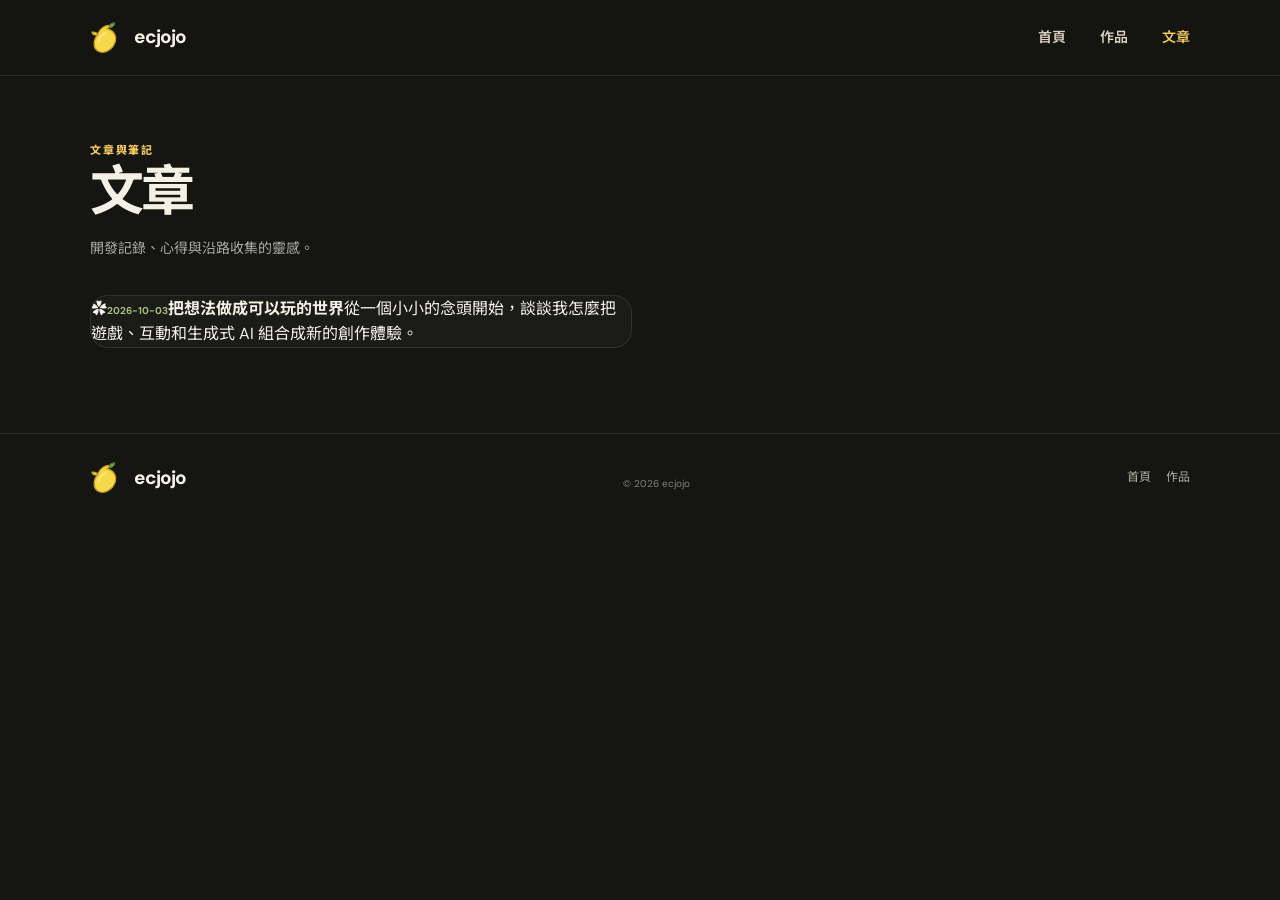
==== articles/index.html @ 9e8c514e "改版個人網站並發布文章範例" ====
<!doctype html>
<html lang="zh-Hant"><head><meta charset="utf-8"><meta name="viewport" content="width=device-width,initial-scale=1"><meta name="description" content="ecjojo 的開發文章與創作筆記。"><meta name="theme-color" content="#151612"><title>文章｜ecjojo</title><link rel="stylesheet" href="../assets/site.css"><script src="../assets/site.js" defer></script></head>
<body><header class="site-header"><div class="container header-inner"><a class="brand" href="../"><img class="brand-mark" src="../assets/lemon.svg" alt=""><span>ecjojo</span></a><nav class="desktop-nav" aria-label="主要導覽"><a href="../">首頁</a><a href="../projects/">作品</a><a aria-current="page" href="./">文章</a></nav><button class="menu-toggle" aria-expanded="false" aria-controls="mobile-nav" aria-label="開啟選單"><svg viewBox="0 0 24 24" fill="none" stroke="currentColor" stroke-width="2"><path d="M4 7h16M4 12h16M4 17h16"/></svg></button><nav id="mobile-nav" class="mobile-nav" aria-label="手機導覽"><a href="../">首頁</a><a href="../projects/">作品</a><a aria-current="page" href="./">文章</a></nav></div></header>
<main class="page-main"><section class="container page-intro reveal"><p class="eyebrow">文章與筆記</p><h1 class="section-title">文章</h1><p>開發記錄、心得與沿路收集的靈感。</p></section><div class="container articles-list" id="article-list"><a class="article-card reveal is-visible" href="/articles/a-world-you-can-play/"><span class="article-card-image"><span class="article-placeholder">✿</span></span><span class="article-card-body"><span class="article-date">2026-10-03</span><strong>把想法做成可以玩的世界</strong><span>從一個小小的念頭開始，談談我怎麼把遊戲、互動和生成式 AI 組合成新的創作體驗。</span></span></a></div></main>
<footer class="site-footer"><div class="container footer-main"><a class="brand" href="../"><img class="brand-mark" src="../assets/lemon.svg" alt=""><span>ecjojo</span></a><p class="copyright">© 2026 ecjojo</p><nav class="footer-links" aria-label="頁尾導覽"><a href="../">首頁</a><a href="../projects/">作品</a></nav></div></footer></body></html>
---- assets/site.css ----
@import url('https://fonts.googleapis.com/css2?family=DM+Sans:wght@400;500;600;700;800&family=Noto+Sans+TC:wght@400;500;600;700;800&display=swap');

:root{color-scheme:dark;--bg:#151612;--bg-soft:#1b1c17;--panel:#22231d;--cream:#f3eee2;--cream-muted:#d8d0c0;--text:#f4f0e6;--muted:#aca99d;--line:#ffffff18;--gold:#f4c95d;--green:#a9bd82;--pink:#df9c98;--max:1100px;--sans:"DM Sans","Noto Sans TC",system-ui,sans-serif}
*{box-sizing:border-box}
html{scroll-behavior:smooth;scroll-padding-top:92px}
body{margin:0;background:var(--bg);color:var(--text);font-family:var(--sans);font-size:16px;line-height:1.6;-webkit-font-smoothing:antialiased}
img,svg{max-width:100%}
img{display:block}
a{color:inherit;text-decoration:none}
a:focus-visible,button:focus-visible,input:focus-visible,textarea:focus-visible{outline:3px solid var(--gold);outline-offset:3px}
button{font:inherit}
.container{width:min(calc(100% - 40px),var(--max));margin-inline:auto}
.site-header{height:76px;position:sticky;top:0;z-index:20;background:#151612ed;border-bottom:1px solid var(--line);backdrop-filter:blur(16px)}
.header-inner{height:100%;display:flex;align-items:center;justify-content:space-between}
.brand{display:inline-flex;align-items:center;gap:10px;font-weight:800;font-size:19px;letter-spacing:-.05em}
.brand-mark{display:block;width:34px;height:34px;object-fit:contain;transform:rotate(-8deg)}
.desktop-nav{display:flex;align-items:center;gap:34px;color:var(--cream-muted);font-size:14px;font-weight:600}
.desktop-nav a{transition:color .18s}
.desktop-nav a:hover,.desktop-nav a[aria-current=page]{color:var(--gold)}
.menu-toggle{display:none;min-width:46px;min-height:46px;border:1px solid var(--line);border-radius:14px;background:transparent;color:var(--text);place-items:center}
.menu-toggle svg{width:21px;height:21px}
.mobile-nav{display:none}
.page-main{overflow:hidden}
.hero{min-height:615px;display:grid;grid-template-columns:.83fr 1.17fr;align-items:center;gap:56px;padding-block:52px 74px;position:relative}
.hero-art{position:relative;width:min(100%,370px);justify-self:center}
.hero-photo{width:100%;aspect-ratio: .84;object-fit:cover;object-position:center 39%;border-radius:48% 48% 29px 29px;border:1px solid #fff3;box-shadow:0 20px 70px #0005}
.hero-kofi{position:absolute;z-index:2;right:14px;bottom:14px;display:block;border-radius:6px;overflow:hidden;box-shadow:0 6px 20px #0005;transition:transform .2s,box-shadow .2s}
.hero-kofi img{display:block;width:auto;height:36px;max-width:none;border:0}
.hero-kofi:hover,.hero-kofi:focus-visible{transform:translateY(-3px);box-shadow:0 10px 25px #0006}
.hero-kofi:focus-visible{outline:3px solid var(--gold);outline-offset:3px}
.hero-flower{position:absolute;z-index:1;fill:none;stroke:var(--gold);stroke-width:2;stroke-linecap:round;stroke-linejoin:round}
.hero-flower-a{width:96px;top:-38px;right:-40px;transform:rotate(13deg)}
.hero-flower-b{width:70px;bottom:24px;left:-35px;stroke:var(--green);transform:rotate(-22deg)}
.hero-copy{position:relative;padding-top:5px}
.eyebrow{display:flex;align-items:center;gap:10px;margin:0;color:var(--gold);font-size:11px;font-weight:800;letter-spacing:.16em;text-transform:uppercase}
.eyebrow-flower{width:18px;height:18px;fill:var(--pink)}
.hero h1{margin:14px 0 -4px;font-size:clamp(64px,9vw,105px);font-weight:800;line-height:1;letter-spacing:-.075em}
.hero-role{font-size:clamp(21px,3vw,29px);font-weight:600;color:var(--cream);margin:14px 0 4px;letter-spacing:.01em}
.hero-location{display:inline-flex;align-items:center;gap:7px;margin:4px 0 27px;color:var(--muted);font-size:14px}
.hero-location svg{width:17px;height:17px;color:var(--pink)}
.social-icons{display:flex;align-items:center;gap:11px}
.social-icon{display:grid;place-items:center;width:47px;height:47px;border-radius:50%;border:1px solid var(--line);background:#ffffff08;color:var(--cream);transition:transform .2s,border-color .2s,color .2s,background .2s;position:relative}
.social-icon svg{width:20px;height:20px;fill:currentColor}
.social-icon .social-logo{width:23px;height:auto}
.social-icon .social-logo-blogger{width:23px;height:23px;border-radius:7px}
.social-icon .social-logo-patreon{width:28px;height:28px;border-radius:50%;object-fit:cover}
.social-icon:hover{transform:translateY(-3px);border-color:var(--gold);color:var(--gold);background:#f4c95d10}
.social-icon::after{content:attr(data-label);position:absolute;top:calc(100% + 8px);left:50%;translate:-50% -3px;padding:4px 8px;border-radius:6px;background:var(--cream);color:#222;font-size:11px;font-weight:700;white-space:nowrap;opacity:0;pointer-events:none;transition:.18s}
.social-icon:hover::after,.social-icon:focus-visible::after{opacity:1;translate:-50% 0}
.hero-note{font-size:13px;color:var(--muted);margin:22px 0 0}
.flower-divider{display:flex;align-items:center;justify-content:center;gap:13px;color:var(--green);padding:8px 0}
.flower-divider::before,.flower-divider::after{content:"";height:1px;width:min(14vw,145px);background:linear-gradient(90deg,transparent,#a9bd824d)}
.flower-divider::after{transform:rotate(180deg)}
.flower-divider svg{width:27px;height:27px;fill:none;stroke:currentColor;stroke-width:1.7;stroke-linecap:round;stroke-linejoin:round}
.section{padding-block:68px}
.section-head{display:flex;align-items:end;justify-content:space-between;gap:20px;margin-bottom:27px}
.section-kicker{margin:0 0 5px;color:var(--gold);font-size:10px;font-weight:800;letter-spacing:.17em}
.section-title{margin:0;font-size:clamp(28px,5vw,40px);line-height:1.2;letter-spacing:-.055em}
.section-subtitle{margin:0;color:var(--muted);font-size:13px}
.featured{padding:0 0 65px}
.omni-card{min-height:365px;display:grid;grid-template-columns:1fr .9fr;gap:26px;align-items:center;position:relative;isolation:isolate;overflow:hidden;border:1px solid #ffffff18;border-radius:30px;background:#202020;color:var(--cream);padding:clamp(28px,5vw,58px);box-shadow:0 25px 65px #0004}
.omni-card::before{content:"";position:absolute;z-index:-1;width:380px;height:380px;border-radius:50%;right:30%;top:-230px;background:radial-gradient(circle,#ffffff12 0%,#ffffff00 70%)}
.omni-card::after{content:"";position:absolute;z-index:-1;right:-70px;bottom:-120px;width:300px;height:300px;border-radius:50%;background:#ffffff08}
.omni-copy{max-width:460px}
.omni-copy>.eyebrow{color:#d4d4d4}
.omni-kicker{display:flex;align-items:center;gap:9px;color:#d4d4d4;font-size:11px;font-weight:800;letter-spacing:.13em}
.omni-kicker svg{width:23px;height:23px;stroke:currentColor;fill:none;stroke-width:1.8}
.omni-title{margin:13px 0 3px;font-size:clamp(36px,5vw,57px);line-height:1.12;letter-spacing:-.065em}
.omni-lead{font-size:18px;font-weight:700;margin:11px 0 23px;color:#e4e4e4}
.omni-description{color:#c8c8c8}
.button-primary{display:inline-flex;align-items:center;justify-content:center;gap:12px;min-height:50px;padding:0 20px;border-radius:999px;background:#f4c95d;color:#29271f;font-size:14px;font-weight:700;transition:transform .2s,background .2s,box-shadow .2s}
.button-primary svg{width:17px;height:17px}
.button-primary:hover{transform:translateY(-2px);background:#ffda78;color:#29271f;box-shadow:0 8px 24px #f4c95d30}
.story-preview{justify-self:end;width:min(100%,390px);position:relative;transform:rotate(2deg)}
.story-preview img{display:block;width:100%;height:auto;border:1px solid #ffffff80;border-radius:17px;box-shadow:0 18px 42px #443b2826}
.story-window{overflow:hidden;border:1px solid #342d2340;border-radius:17px;background:#fbf8ef;box-shadow:0 18px 42px #443b2826}
.story-top{height:34px;display:flex;align-items:center;gap:5px;padding:0 12px;background:#ece8dc;border-bottom:1px solid #d5cebd}
.story-top i{width:7px;height:7px;border-radius:50%;background:#b9b2a1}
.story-top span{margin-left:auto;color:#777365;font-size:9px}
.story-content{padding:21px 20px 18px}
.story-label{font-size:9px;font-weight:800;letter-spacing:.12em;color:#a28b4c}
.story-content h3{font-family:Georgia,serif;font-size:19px;line-height:1.35;color:#353328;margin:8px 0}
.story-content p{font-family:Georgia,serif;color:#696454;font-size:11px;line-height:1.8;margin:0 0 13px}
.story-choices{display:grid;gap:7px}
.story-choice{padding:8px 10px;border:1px solid #d7d1c2;border-radius:8px;color:#544f42;font-size:10px}
.story-choice:first-child{background:#e9eddd;border-color:#c4cfaa}
.preview-label{position:absolute;right:3px;bottom:-23px;color:#8e897b;font-size:10px;letter-spacing:.08em}
.omni-card .preview-label{color:#b8b8b8}
.story-sprig{position:absolute;width:63px;right:-28px;top:-30px;stroke:#738960;fill:none;stroke-width:2}
.about-grid{display:grid;grid-template-columns:.9fr 1.1fr;gap:44px;align-items:start}
.about-copy{max-width:420px}
.about-copy p{font-size:16px;line-height:1.9;color:var(--cream-muted);margin:0}
.about-copy strong{color:var(--cream)}
.skill-groups{display:grid;gap:20px}
.skill-group-title{display:flex;align-items:center;gap:9px;margin:0 0 10px;color:#c7c3b7;font-size:12px;font-weight:700}
.skill-group-title svg{width:18px;height:18px;color:var(--gold);stroke:currentColor;fill:none;stroke-width:1.7}
.chips{display:flex;flex-wrap:wrap;gap:8px}
.chip{border:1px solid #ffffff20;border-radius:999px;padding:7px 12px;background:#ffffff07;color:var(--cream-muted);font-size:12px;font-weight:600}
.timeline{position:relative;display:grid;grid-template-columns:repeat(3,1fr);gap:20px;margin-top:34px}
.timeline::before{content:"";position:absolute;left:7%;right:7%;top:19px;height:1px;background:linear-gradient(90deg,#f4c95d88,#a9bd8277,#df9c9888)}
.timeline-item{position:relative;padding-top:48px}
.timeline-dot{position:absolute;top:10px;left:0;width:19px;height:19px;border:5px solid var(--bg);border-radius:50%;background:var(--gold);box-shadow:0 0 0 1px #f4c95d77}
.timeline-item:nth-child(2) .timeline-dot{background:var(--green);box-shadow:0 0 0 1px #a9bd8277}
.timeline-item:nth-child(3) .timeline-dot{background:var(--pink);box-shadow:0 0 0 1px #df9c9877}
.timeline-title{font-size:16px;font-weight:700;margin:0 0 6px}
.timeline-desc{color:var(--muted);font-size:12px;margin:0 0 13px}
.company-marks{display:flex;flex-wrap:wrap;gap:7px}
.company-mark{display:inline-flex;align-items:center;gap:6px;min-height:31px;padding:5px 9px;border:1px solid var(--line);border-radius:9px;color:#ddd8ca;background:#ffffff05;font-size:10px;font-weight:700}
.company-logo{justify-content:center;width:112px;height:48px;padding:5px 8px;background:#fff;border-color:#ffffff30}
.company-logo img{display:block;max-width:100%;max-height:100%;object-fit:contain}
.company-logo-moshi img{width:100%;height:100%;max-width:none;max-height:none;object-fit:cover}
.company-logo:nth-child(3){width:58px}
.company-logo:nth-child(4){width:58px;padding:3px;border:0;background:#293024}
.company-logo:nth-child(5){width:58px;padding:3px}
.company-mark svg{width:14px;height:14px;stroke:var(--gold);fill:none;stroke-width:1.8}
.games-grid{display:grid;grid-template-columns:repeat(3,minmax(0,1fr));gap:17px}
.game-card{min-width:0}
.game-art{display:block;overflow:hidden;position:relative;aspect-ratio:1.34;border-radius:20px;background:#25271e;border:1px solid #ffffff18}
.game-art img{width:100%;height:100%;object-fit:cover;transition:transform .35s}
.game-card:hover .game-art img{transform:scale(1.025)}
.game-meta{padding:12px 2px 0}
.game-meta h3{font-size:17px;margin:0 0 2px}
.game-meta p{font-size:12px;color:var(--muted);margin:0}
.text-link{display:inline-flex;align-items:center;gap:10px;color:var(--gold);font-size:13px;font-weight:700}
.text-link svg{width:16px;height:16px;transition:transform .2s}
.text-link:hover svg{transform:translateX(4px)}
.games-cta{display:flex;justify-content:center;margin-top:27px}
.outbound-section{padding-top:56px;padding-bottom:80px}
.outbound-grid{display:grid;grid-template-columns:repeat(3,minmax(0,1fr));gap:14px}
.outbound-card{min-height:130px;display:grid;grid-template-columns:40px 1fr 18px;align-items:center;gap:13px;padding:20px;border:1px solid var(--line);border-radius:18px;background:#ffffff06;transition:transform .2s,border-color .2s,background .2s}
.outbound-card:hover{transform:translateY(-3px);border-color:#f4c95d66;background:#ffffff0b}
.outbound-icon{display:grid;place-items:center;width:40px;height:40px;border-radius:13px;background:#f4c95d17;color:var(--gold)}
.outbound-icon svg{width:21px;height:21px;stroke:currentColor;fill:none;stroke-width:1.7}
.outbound-copy strong{display:block;font-size:15px}
.outbound-copy span{display:block;color:var(--muted);font-size:11px;margin-top:3px}
.outbound-arrow{color:#858577}
.site-footer{border-top:1px solid var(--line);padding:27px 0 24px}
.footer-main{display:flex;align-items:center;justify-content:space-between;gap:20px}
.footer-brand{display:flex;align-items:center;gap:9px;font-size:15px;font-weight:800}
.footer-brand svg{width:22px;height:22px;stroke:var(--green);fill:none;stroke-width:1.7}
.footer-links{display:flex;flex-wrap:wrap;gap:15px;color:var(--muted);font-size:12px}
.footer-links a:hover{color:var(--gold)}
.copyright{font-size:10px;color:#828277;text-align:right;margin:13px 0 0}

/* Inner pages */
.page-intro{padding:66px 0 35px}
.page-intro .section-title{font-size:clamp(36px,6vw,54px)}
.page-intro p:last-child{max-width:650px;color:var(--muted);font-size:14px;margin:13px 0 0}
.projects-years{display:grid;gap:56px;padding-bottom:80px}
.projects-gallery{display:grid;grid-template-columns:repeat(3,minmax(0,1fr));gap:22px 17px;padding-bottom:80px}
.year-group h2{display:flex;align-items:center;gap:13px;margin:0 0 17px;font-size:25px;letter-spacing:-.04em}
.year-group h2::after{content:"";height:1px;flex:1;background:var(--line)}
.project-grid{display:block}
.is-masonry{--masonry-columns:3;--masonry-gap:17px;position:relative}
.is-masonry>.project-card{position:absolute;top:0;left:0;display:block;width:calc((100% - 34px)/3);min-width:0;margin:0}
.project-image{display:block;overflow:hidden;border-radius:18px;background:#24251e;border:1px solid var(--line);position:relative}
.project-image img{display:block;width:100%;height:auto;object-fit:contain;transition:transform .35s}
.project-card:hover .project-image img{transform:scale(1.04)}
.project-info{display:flex;align-items:start;justify-content:space-between;gap:12px;padding:10px 1px}
.project-info h3{font-size:15px;margin:0}
.project-info p{font-size:11px;color:var(--muted);margin:2px 0 0}
.project-info>span{display:flex;flex-direction:column;min-width:0}
.project-info strong{font-size:15px;line-height:1.4;margin:3px 0}
.project-info>span>span:last-child{font-size:11px;line-height:1.5;color:var(--muted);overflow-wrap:anywhere}
.project-kind{font-size:10px;color:var(--green)}
.art-arrow{position:absolute;right:10px;bottom:10px;display:grid;place-items:center;width:31px;height:31px;border-radius:50%;background:#151612cc;color:var(--text);font-size:16px;backdrop-filter:blur(8px)}
.project-info>a{color:var(--gold);font-size:17px;padding:0 3px}
.articles-list{display:grid;grid-template-columns:repeat(2,minmax(0,1fr));gap:16px;padding:0 0 85px}
.article-card{overflow:hidden;background:#ffffff07;border:1px solid var(--line);border-radius:18px;transition:transform .2s,border-color .2s}
.article-card:hover{transform:translateY(-3px);border-color:#f4c95d66}
.article-cover{display:block;aspect-ratio:1.8;background:var(--panel);overflow:hidden}
.article-cover img{width:100%;height:100%;object-fit:cover}
.article-copy{padding:17px}
.article-date{font-size:10px;color:var(--green);font-weight:700}
.article-copy h2{font-size:19px;line-height:1.45;margin:6px 0}
.article-copy p{font-size:12px;line-height:1.7;color:var(--muted);margin:0}
.tag-list{display:flex;flex-wrap:wrap;gap:6px;margin-top:12px}
.tag-list span{border-radius:99px;background:#f4c95d16;color:#ddc67e;padding:3px 8px;font-size:10px}
.empty-state{padding:50px 22px;border:1px dashed #ffffff2c;border-radius:18px;text-align:center;color:var(--muted);margin-bottom:80px}
.empty-state svg{width:34px;height:34px;stroke:var(--green);fill:none;stroke-width:1.5;margin:0 auto 10px}
.empty-state h2{margin:0 0 5px;color:var(--cream);font-size:18px}
.empty-state p{margin:0;font-size:12px}
.article-page{max-width:760px;margin:0 auto;padding:57px 0 90px}
.article-header h1{font-size:clamp(34px,6vw,58px);line-height:1.25;letter-spacing:-.055em;margin:10px 0 15px}
.article-byline{display:flex;flex-wrap:wrap;gap:9px;color:var(--muted);font-size:12px}
.article-page-cover{width:100%;max-height:460px;object-fit:cover;border-radius:20px;margin:28px 0}
.prose{color:#e8e1d3;font-size:17px;line-height:1.95;overflow-wrap:anywhere}
.prose h2,.prose h3{color:var(--cream);line-height:1.4;letter-spacing:-.035em;margin:1.9em 0 .65em}
.prose h2{font-size:27px}.prose h3{font-size:21px}
.prose p{margin:0 0 1.15em}
.prose a{color:var(--gold);text-decoration:underline;text-underline-offset:3px}
.prose blockquote{border-left:3px solid var(--gold);margin:1.4em 0;padding:.2em 0 .2em 1em;color:#c9c1af}
.prose ul,.prose ol{padding-left:1.4em;margin:0 0 1.2em}
.prose li{padding-left:.25em;margin:.3em 0}
.prose code{background:#ffffff13;border-radius:5px;padding:.15em .35em;font-size:.87em}
.prose pre{overflow:auto;padding:17px;border:1px solid var(--line);border-radius:12px;background:#0f100e;font-size:13px}
.prose pre code{padding:0;background:none}
.prose img{max-width:100%;height:auto;border-radius:12px}
.article-nav{display:flex;justify-content:space-between;border-top:1px solid var(--line);padding-top:19px;margin-top:45px;font-size:13px;color:var(--gold)}

@media(max-width:760px){
 .container{width:min(calc(100% - 36px),var(--max))}
 .site-header{height:68px}
 .menu-toggle{display:grid}
 .desktop-nav{display:none}
 .mobile-nav{position:absolute;display:grid;gap:4px;top:68px;left:0;right:0;padding:9px 18px 15px;background:#151612f7;border-bottom:1px solid var(--line);opacity:0;visibility:hidden;transform:translateY(-6px);transition:opacity .18s,transform .18s,visibility .18s}
 .mobile-nav.is-open{opacity:1;visibility:visible;transform:translateY(0)}
 .mobile-nav a{display:flex;align-items:center;min-height:48px;padding:0 12px;border-radius:11px;color:var(--cream-muted);font-size:14px;font-weight:600}
 .mobile-nav a:hover,.mobile-nav a[aria-current=page]{background:#ffffff0b;color:var(--gold)}
 .hero{min-height:auto;grid-template-columns:1fr;gap:26px;padding-block:37px 43px;text-align:center}
 .hero-art{width:min(68vw,300px)}
 .hero-photo{aspect-ratio:.88;border-radius:46% 46% 23px 23px}
 .hero-kofi{right:10px;bottom:10px}
 .hero-flower-a{width:70px;right:-24px;top:-23px}
 .hero-flower-b{width:54px;left:-21px;bottom:12px}
 .hero-copy{padding:0}
 .eyebrow,.social-icons{justify-content:center}
 .hero h1{font-size:clamp(58px,17vw,83px);margin-top:10px}
 .hero-role{font-size:22px;margin-top:10px}
 .hero-location{margin:5px 0 18px}
 .social-icon{width:46px;height:46px}
 .hero-note{margin-top:15px;font-size:12px}
 .section{padding-block:48px}
 .section-head{align-items:center;margin-bottom:19px}
 .section-subtitle{max-width:150px;text-align:right;font-size:11px}
 .featured{padding-bottom:42px}
 .omni-card{grid-template-columns:1fr;gap:25px;border-radius:23px;padding:27px 22px}
 .omni-title{font-size:40px}
 .omni-lead{font-size:16px;margin:9px 0 18px}
 .story-preview{width:min(100%,360px);justify-self:center}
 .story-content{padding:17px}
 .story-content h3{font-size:17px}
 .about-grid{grid-template-columns:1fr;gap:26px}
 .about-copy p{font-size:15px}
 .skill-groups{gap:16px}
 .timeline{grid-template-columns:1fr;gap:0;margin:24px 0 0 7px;padding-left:26px}
 .timeline::before{left:8px;right:auto;top:11px;bottom:12px;width:1px;height:auto;background:linear-gradient(180deg,#f4c95d88,#a9bd8277,#df9c9888)}
 .timeline-item{padding:0 0 25px 17px}
 .timeline-item:last-child{padding-bottom:0}
 .timeline-dot{left:-26px;top:2px;width:18px;height:18px}
 .timeline-title{font-size:15px}
 .timeline-desc{font-size:12px}
 .games-grid{grid-template-columns:1fr;gap:21px}
 .game-art{aspect-ratio:1.56;border-radius:17px}
 .game-meta{display:flex;justify-content:space-between;align-items:baseline;gap:12px;padding-top:8px}
 .game-meta h3{font-size:16px}
 .game-meta p{text-align:right}
 .outbound-section{padding-block:39px 56px}
 .outbound-grid{grid-template-columns:1fr;gap:9px}
 .outbound-card{min-height:76px;padding:12px 15px;grid-template-columns:40px 1fr 18px}
 .footer-main{align-items:flex-start;flex-direction:column;gap:14px}
 .footer-links{gap:13px}
 .copyright{text-align:left}
 .page-intro{padding:45px 0 27px}
 .projects-years{gap:40px;padding-bottom:55px}
 .projects-gallery{grid-template-columns:1fr;gap:14px;padding-bottom:55px}
 .is-masonry{--masonry-columns:2;--masonry-gap:12px}
 .project-card{display:grid;grid-template-columns:112px 1fr;align-items:center;gap:13px}
 .is-masonry>.project-card{display:block;grid-template-columns:none;gap:0;width:calc((100% - 12px)/2)}
 .project-image{border-radius:13px}
 .project-info{padding:5px 0}
 .articles-list{grid-template-columns:1fr;padding-bottom:55px}
 .article-page{padding:39px 0 62px}
 .prose{font-size:16px;line-height:1.9}
}
@media(min-width:761px) and (max-width:980px){.hero{gap:32px}.hero-art{width:min(100%,320px)}.timeline{gap:13px}.company-mark{font-size:9px;padding-inline:7px}.omni-card{padding:35px}.story-preview{width:100%}}
@media(prefers-reduced-motion:reduce){html{scroll-behavior:auto}*,*::before,*::after{animation-duration:.01ms!important;animation-iteration-count:1!important;transition-duration:.01ms!important}}

/* Showreel motion: CSS and the native IntersectionObserver keep the bundle lean. */
@keyframes hero-rise{from{opacity:0;transform:translate3d(0,32px,0)}to{opacity:1;transform:translate3d(0,0,0)}}
@keyframes portrait-arrive{from{opacity:0;clip-path:inset(12% 8% 0 round 48% 48% 28px 28px);transform:translateY(28px) scale(.97)}to{opacity:1;clip-path:inset(0 0 0 round 48% 48% 28px 28px);transform:none}}
@keyframes flower-drift{0%,100%{translate:0 0;rotate:0deg}50%{translate:0 -11px;rotate:7deg}}
@keyframes halo-pulse{0%,100%{opacity:.26;scale:.94}50%{opacity:.48;scale:1.05}}
@keyframes track-in{from{transform:scaleX(0);transform-origin:left}to{transform:scaleX(1);transform-origin:left}}
@keyframes marquee-glint{0%{background-position:140% 0}100%{background-position:-60% 0}}
.hero-art{animation:hero-rise .85s cubic-bezier(.2,.75,.25,1) both}
.hero-photo{animation:portrait-arrive 1s .08s cubic-bezier(.2,.75,.25,1) both}
.hero-copy{animation:hero-rise .75s .18s cubic-bezier(.2,.75,.25,1) both}
.hero-flower-a{animation:flower-drift 5.8s ease-in-out infinite}
.hero-flower-b{animation:flower-drift 6.4s .8s ease-in-out infinite reverse}
.hero h1{background:linear-gradient(105deg,var(--text) 0%,#f4c95d 43%,#f1d9a2 54%,var(--text) 70%);background-size:220% 100%;background-clip:text;-webkit-background-clip:text;color:transparent;animation:marquee-glint 5s 1.2s ease-in-out 1}
.omni-card{transform-style:preserve-3d}
.omni-card::before{animation:halo-pulse 8s ease-in-out infinite}
.story-preview,.game-art,.project-image{transform:perspective(900px) rotateX(var(--tilt-x,0deg)) rotateY(var(--tilt-y,0deg));transition:transform .28s cubic-bezier(.2,.7,.2,1),box-shadow .28s;will-change:transform}
.story-preview:hover,.game-card:hover .game-art,.project-card:hover .project-image{box-shadow:0 25px 65px #0006}
.story-preview::after,.game-art::after,.project-image::after{content:"";position:absolute;inset:0;pointer-events:none;background:radial-gradient(circle at var(--shine-x,50%) 15%,#fff3,transparent 34%);opacity:0;transition:opacity .25s}
.story-preview:hover::after,.game-card:hover .game-art::after,.project-card:hover .project-image::after{opacity:1}
.reveal{transition:opacity .65s cubic-bezier(.2,.7,.2,1) var(--reveal-delay,0ms),transform .65s cubic-bezier(.2,.7,.2,1) var(--reveal-delay,0ms)}
.has-motion .reveal{opacity:0;transform:translateY(22px)}
.has-motion .reveal.is-visible{opacity:1;transform:translateY(0)}
.timeline::before{animation:track-in 1.1s .35s cubic-bezier(.2,.7,.2,1) both}
.timeline-dot{transition:transform .25s,box-shadow .25s}
.timeline-item:hover .timeline-dot{transform:scale(1.2);box-shadow:0 0 0 6px #f4c95d18,0 0 24px #f4c95d55}
.game-card{transition:transform .3s cubic-bezier(.2,.7,.2,1)}
.game-card:hover{transform:translateY(-5px)}
.game-art,.project-image{position:relative;overflow:hidden}
.game-art img,.project-image img,.story-preview img{transition:transform .65s cubic-bezier(.2,.7,.2,1)}
.game-card:hover .game-art img,.project-card:hover .project-image img,.story-preview:hover img{transform:scale(1.045)}
.art-arrow{transition:transform .25s,background .25s}
.game-card:hover .art-arrow,.project-card:hover .art-arrow{transform:translate(2px,-2px);background:var(--gold);color:var(--bg)}
.outbound-card:hover .outbound-icon{transform:rotate(-8deg) scale(1.08);transition:transform .25s}
.site-footer{animation:hero-rise .7s both}
.about-copy p+p{margin-top:14px}
@media(prefers-reduced-motion:reduce){.hero-art,.hero-photo,.hero-copy,.hero-flower-a,.hero-flower-b,.hero h1,.omni-card::before,.timeline::before,.site-footer{animation:none!important}.has-motion .reveal{opacity:1;transform:none}}
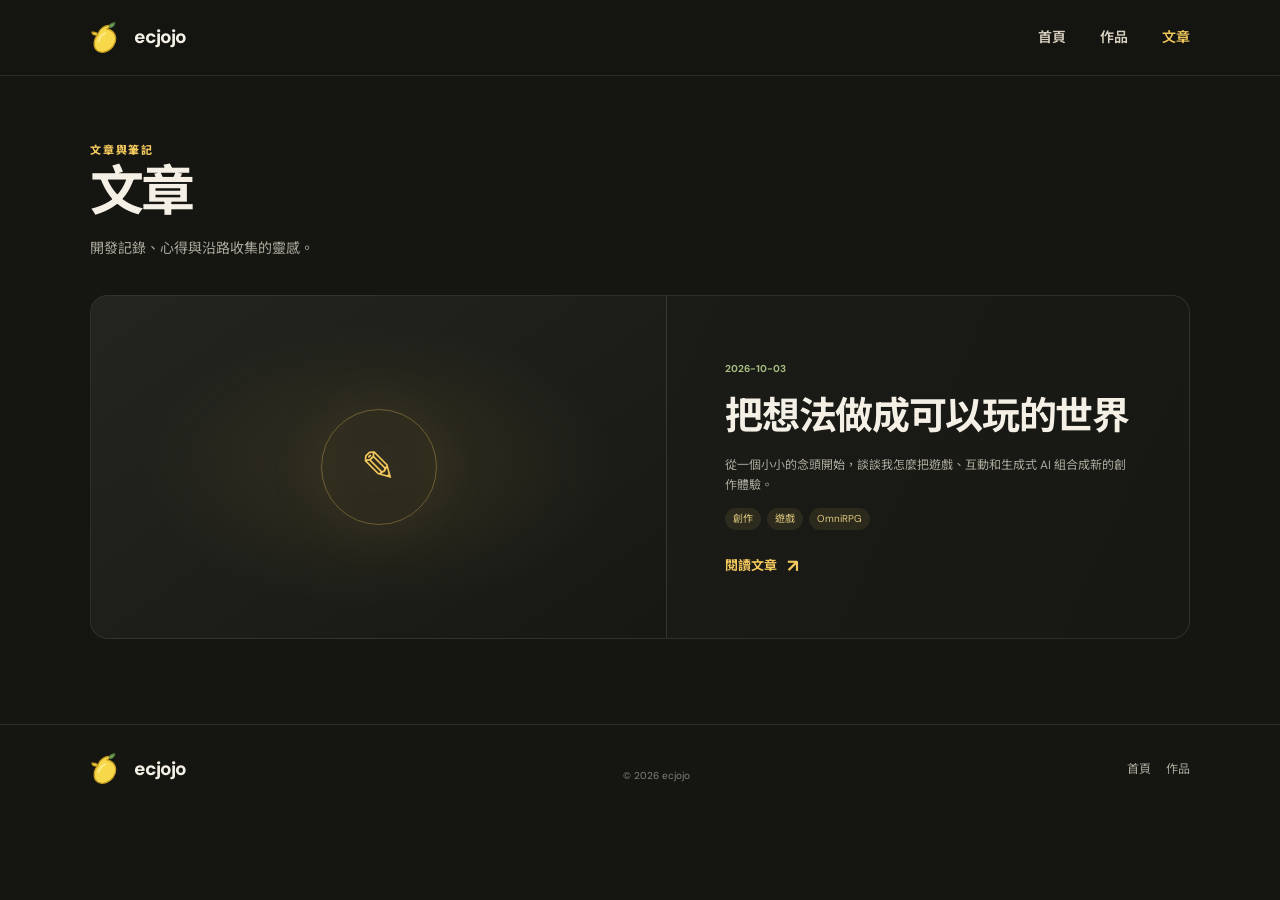
==== commit 7d713bb2: "重做文章列表卡片版面" ====
--- a/articles/index.html
+++ b/articles/index.html
@@ -1,5 +1,5 @@
 <!doctype html>
 <html lang="zh-Hant"><head><meta charset="utf-8"><meta name="viewport" content="width=device-width,initial-scale=1"><meta name="description" content="ecjojo 的開發文章與創作筆記。"><meta name="theme-color" content="#151612"><title>文章｜ecjojo</title><link rel="stylesheet" href="../assets/site.css"><script src="../assets/site.js" defer></script></head>
 <body><header class="site-header"><div class="container header-inner"><a class="brand" href="../"><img class="brand-mark" src="../assets/lemon.svg" alt=""><span>ecjojo</span></a><nav class="desktop-nav" aria-label="主要導覽"><a href="../">首頁</a><a href="../projects/">作品</a><a aria-current="page" href="./">文章</a></nav><button class="menu-toggle" aria-expanded="false" aria-controls="mobile-nav" aria-label="開啟選單"><svg viewBox="0 0 24 24" fill="none" stroke="currentColor" stroke-width="2"><path d="M4 7h16M4 12h16M4 17h16"/></svg></button><nav id="mobile-nav" class="mobile-nav" aria-label="手機導覽"><a href="../">首頁</a><a href="../projects/">作品</a><a aria-current="page" href="./">文章</a></nav></div></header>
-<main class="page-main"><section class="container page-intro reveal"><p class="eyebrow">文章與筆記</p><h1 class="section-title">文章</h1><p>開發記錄、心得與沿路收集的靈感。</p></section><div class="container articles-list" id="article-list"><a class="article-card reveal is-visible" href="/articles/a-world-you-can-play/"><span class="article-card-image"><span class="article-placeholder">✿</span></span><span class="article-card-body"><span class="article-date">2026-10-03</span><strong>把想法做成可以玩的世界</strong><span>從一個小小的念頭開始，談談我怎麼把遊戲、互動和生成式 AI 組合成新的創作體驗。</span></span></a></div></main>
+<main class="page-main"><section class="container page-intro reveal"><p class="eyebrow">文章與筆記</p><h1 class="section-title">文章</h1><p>開發記錄、心得與沿路收集的靈感。</p></section><div class="container articles-list" id="article-list"><a class="article-card reveal is-visible" href="/articles/a-world-you-can-play/"><span class="article-cover"><span class="article-placeholder" aria-hidden="true">✎</span></span><span class="article-copy"><span class="article-date">2026-10-03</span><h2>把想法做成可以玩的世界</h2><p>從一個小小的念頭開始，談談我怎麼把遊戲、互動和生成式 AI 組合成新的創作體驗。</p><span class="tag-list"><span>創作</span><span>遊戲</span><span>OmniRPG</span></span><span class="article-read">閱讀文章 <span aria-hidden="true">↗</span></span></span></a></div></main>
 <footer class="site-footer"><div class="container footer-main"><a class="brand" href="../"><img class="brand-mark" src="../assets/lemon.svg" alt=""><span>ecjojo</span></a><p class="copyright">© 2026 ecjojo</p><nav class="footer-links" aria-label="頁尾導覽"><a href="../">首頁</a><a href="../projects/">作品</a></nav></div></footer></body></html>
--- a/assets/site.css
+++ b/assets/site.css
@@ -168,6 +168,15 @@
 .articles-list{display:grid;grid-template-columns:repeat(2,minmax(0,1fr));gap:16px;padding:0 0 85px}
 .article-card{overflow:hidden;background:#ffffff07;border:1px solid var(--line);border-radius:18px;transition:transform .2s,border-color .2s}
 .article-card:hover{transform:translateY(-3px);border-color:#f4c95d66}
+.articles-list:has(.article-card:only-child){grid-template-columns:minmax(0,1fr)}
+.article-card:only-child{display:grid;grid-template-columns:minmax(0,1.05fr) minmax(0,.95fr);min-height:340px;background:linear-gradient(115deg,#ffffff0a,#ffffff03)}
+.article-card:only-child .article-cover{display:grid;place-items:center;min-height:100%;aspect-ratio:auto;border-right:1px solid var(--line);background:radial-gradient(ellipse at 50% 50%,#f4c95d18,transparent 58%),linear-gradient(145deg,#24251f,#171814)}
+.article-placeholder{display:grid;place-items:center;width:116px;height:116px;border:1px solid #f4c95d55;border-radius:50%;color:var(--gold);font-size:42px;box-shadow:0 0 70px #f4c95d12,inset 0 0 40px #f4c95d0b}
+.article-card:only-child .article-copy{align-self:center;padding:clamp(24px,5vw,58px)}
+.article-card:only-child .article-copy h2{font-size:clamp(25px,3.3vw,38px);line-height:1.3;letter-spacing:-.035em;margin:13px 0}
+.article-read{display:inline-flex;align-items:center;gap:10px;margin-top:22px;color:var(--gold);font-size:13px;font-weight:700}
+.article-read span{font-size:18px;transition:transform .2s}
+.article-card:hover .article-read span{transform:translate(3px,-3px)}
 .article-cover{display:block;aspect-ratio:1.8;background:var(--panel);overflow:hidden}
 .article-cover img{width:100%;height:100%;object-fit:cover}
 .article-copy{padding:17px}
@@ -260,6 +269,10 @@
  .project-image{border-radius:13px}
  .project-info{padding:5px 0}
  .articles-list{grid-template-columns:1fr;padding-bottom:55px}
+ .article-card:only-child{grid-template-columns:1fr;min-height:0}
+ .article-card:only-child .article-cover{min-height:220px;aspect-ratio:1.8;border-right:0;border-bottom:1px solid var(--line)}
+ .article-card:only-child .article-copy{padding:22px}
+ .article-card:only-child .article-copy h2{font-size:25px}
  .article-page{padding:39px 0 62px}
  .prose{font-size:16px;line-height:1.9}
 }
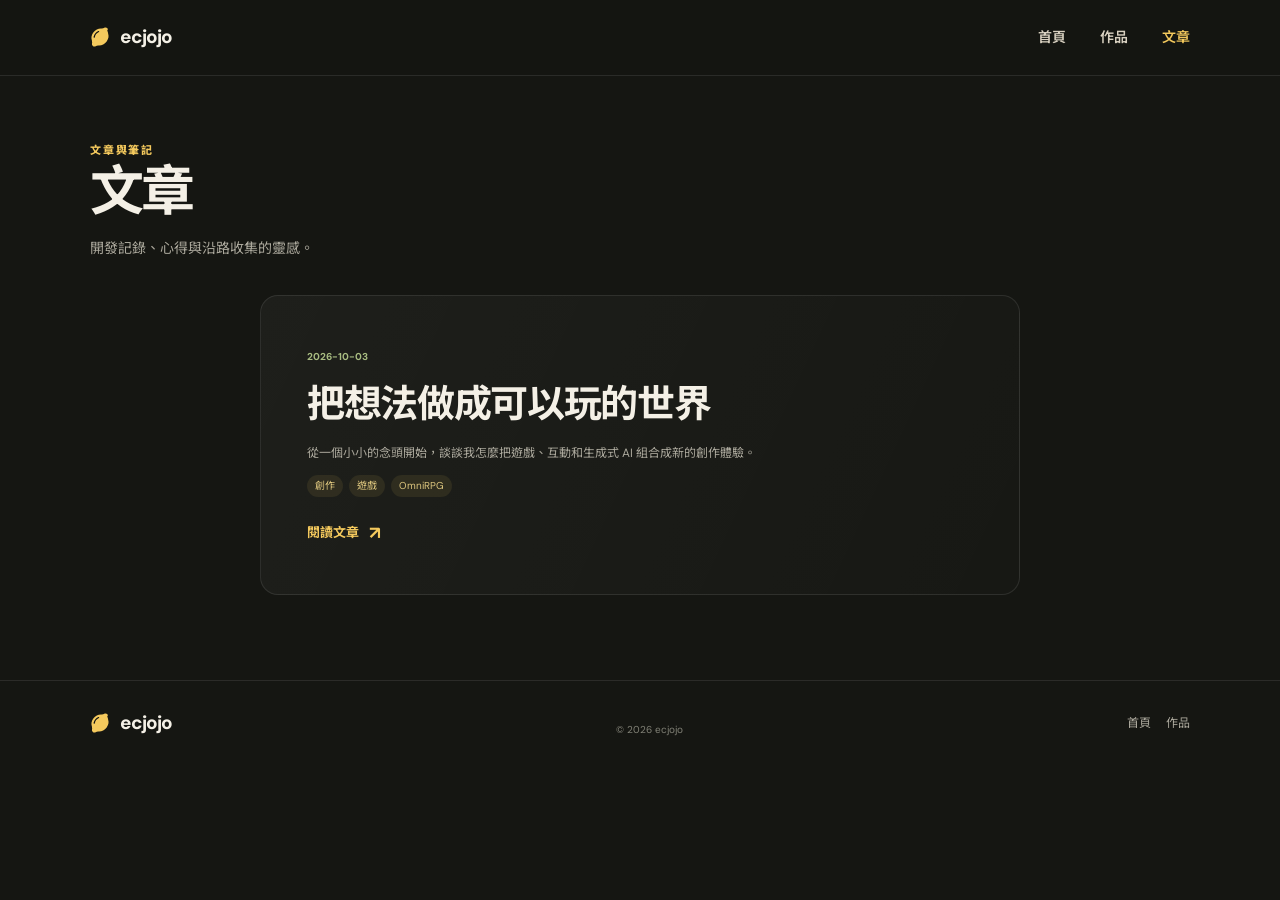
==== commit 3382a8cc: "移除文章列表封面圖片" ====
--- a/articles/index.html
+++ b/articles/index.html
@@ -1,5 +1,5 @@
 <!doctype html>
 <html lang="zh-Hant"><head><meta charset="utf-8"><meta name="viewport" content="width=device-width,initial-scale=1"><meta name="description" content="ecjojo 的開發文章與創作筆記。"><meta name="theme-color" content="#151612"><title>文章｜ecjojo</title><link rel="stylesheet" href="../assets/site.css"><script src="../assets/site.js" defer></script></head>
 <body><header class="site-header"><div class="container header-inner"><a class="brand" href="../"><img class="brand-mark" src="../assets/lemon.svg" alt=""><span>ecjojo</span></a><nav class="desktop-nav" aria-label="主要導覽"><a href="../">首頁</a><a href="../projects/">作品</a><a aria-current="page" href="./">文章</a></nav><button class="menu-toggle" aria-expanded="false" aria-controls="mobile-nav" aria-label="開啟選單"><svg viewBox="0 0 24 24" fill="none" stroke="currentColor" stroke-width="2"><path d="M4 7h16M4 12h16M4 17h16"/></svg></button><nav id="mobile-nav" class="mobile-nav" aria-label="手機導覽"><a href="../">首頁</a><a href="../projects/">作品</a><a aria-current="page" href="./">文章</a></nav></div></header>
-<main class="page-main"><section class="container page-intro reveal"><p class="eyebrow">文章與筆記</p><h1 class="section-title">文章</h1><p>開發記錄、心得與沿路收集的靈感。</p></section><div class="container articles-list" id="article-list"><a class="article-card reveal is-visible" href="/articles/a-world-you-can-play/"><span class="article-cover"><span class="article-placeholder" aria-hidden="true">✎</span></span><span class="article-copy"><span class="article-date">2026-10-03</span><h2>把想法做成可以玩的世界</h2><p>從一個小小的念頭開始，談談我怎麼把遊戲、互動和生成式 AI 組合成新的創作體驗。</p><span class="tag-list"><span>創作</span><span>遊戲</span><span>OmniRPG</span></span><span class="article-read">閱讀文章 <span aria-hidden="true">↗</span></span></span></a></div></main>
+<main class="page-main"><section class="container page-intro reveal"><p class="eyebrow">文章與筆記</p><h1 class="section-title">文章</h1><p>開發記錄、心得與沿路收集的靈感。</p></section><div class="container articles-list" id="article-list"><a class="article-card reveal is-visible" href="/articles/a-world-you-can-play/"><span class="article-copy"><span class="article-date">2026-10-03</span><h2>把想法做成可以玩的世界</h2><p>從一個小小的念頭開始，談談我怎麼把遊戲、互動和生成式 AI 組合成新的創作體驗。</p><span class="tag-list"><span>創作</span><span>遊戲</span><span>OmniRPG</span></span><span class="article-read">閱讀文章 <span aria-hidden="true">↗</span></span></span></a></div></main>
 <footer class="site-footer"><div class="container footer-main"><a class="brand" href="../"><img class="brand-mark" src="../assets/lemon.svg" alt=""><span>ecjojo</span></a><p class="copyright">© 2026 ecjojo</p><nav class="footer-links" aria-label="頁尾導覽"><a href="../">首頁</a><a href="../projects/">作品</a></nav></div></footer></body></html>
--- a/assets/site.css
+++ b/assets/site.css
@@ -12,8 +12,8 @@
 .container{width:min(calc(100% - 40px),var(--max));margin-inline:auto}
 .site-header{height:76px;position:sticky;top:0;z-index:20;background:#151612ed;border-bottom:1px solid var(--line);backdrop-filter:blur(16px)}
 .header-inner{height:100%;display:flex;align-items:center;justify-content:space-between}
-.brand{display:inline-flex;align-items:center;gap:10px;font-weight:800;font-size:19px;letter-spacing:-.05em}
-.brand-mark{display:block;width:34px;height:34px;object-fit:contain;transform:rotate(-8deg)}
+.brand{display:inline-flex;align-items:center;gap:10px;font-weight:800;font-size:19px;letter-spacing:-.05em;flex:none}
+.brand-mark{display:block;width:20px;height:20px;object-fit:contain;transform:rotate(-8deg)}
 .desktop-nav{display:flex;align-items:center;gap:34px;color:var(--cream-muted);font-size:14px;font-weight:600}
 .desktop-nav a{transition:color .18s}
 .desktop-nav a:hover,.desktop-nav a[aria-current=page]{color:var(--gold)}
@@ -34,7 +34,7 @@
 .hero-copy{position:relative;padding-top:5px}
 .eyebrow{display:flex;align-items:center;gap:10px;margin:0;color:var(--gold);font-size:11px;font-weight:800;letter-spacing:.16em;text-transform:uppercase}
 .eyebrow-flower{width:18px;height:18px;fill:var(--pink)}
-.hero h1{margin:14px 0 -4px;font-size:clamp(64px,9vw,105px);font-weight:800;line-height:1;letter-spacing:-.075em}
+.hero h1{margin:14px 0 0;font-size:clamp(64px,9vw,105px);font-weight:800;line-height:1.2;letter-spacing:-.075em}
 .hero-role{font-size:clamp(21px,3vw,29px);font-weight:600;color:var(--cream);margin:14px 0 4px;letter-spacing:.01em}
 .hero-location{display:inline-flex;align-items:center;gap:7px;margin:4px 0 27px;color:var(--muted);font-size:14px}
 .hero-location svg{width:17px;height:17px;color:var(--pink)}
@@ -166,20 +166,16 @@
 .art-arrow{position:absolute;right:10px;bottom:10px;display:grid;place-items:center;width:31px;height:31px;border-radius:50%;background:#151612cc;color:var(--text);font-size:16px;backdrop-filter:blur(8px)}
 .project-info>a{color:var(--gold);font-size:17px;padding:0 3px}
 .articles-list{display:grid;grid-template-columns:repeat(2,minmax(0,1fr));gap:16px;padding:0 0 85px}
-.article-card{overflow:hidden;background:#ffffff07;border:1px solid var(--line);border-radius:18px;transition:transform .2s,border-color .2s}
-.article-card:hover{transform:translateY(-3px);border-color:#f4c95d66}
+.article-card{overflow:hidden;background:#ffffff07;border:1px solid var(--line);border-radius:18px;transition:transform .2s}
+.article-card:hover{transform:translateY(-3px)}
 .articles-list:has(.article-card:only-child){grid-template-columns:minmax(0,1fr)}
-.article-card:only-child{display:grid;grid-template-columns:minmax(0,1.05fr) minmax(0,.95fr);min-height:340px;background:linear-gradient(115deg,#ffffff0a,#ffffff03)}
-.article-card:only-child .article-cover{display:grid;place-items:center;min-height:100%;aspect-ratio:auto;border-right:1px solid var(--line);background:radial-gradient(ellipse at 50% 50%,#f4c95d18,transparent 58%),linear-gradient(145deg,#24251f,#171814)}
-.article-placeholder{display:grid;place-items:center;width:116px;height:116px;border:1px solid #f4c95d55;border-radius:50%;color:var(--gold);font-size:42px;box-shadow:0 0 70px #f4c95d12,inset 0 0 40px #f4c95d0b}
-.article-card:only-child .article-copy{align-self:center;padding:clamp(24px,5vw,58px)}
+.article-card:only-child{display:block;min-height:0;width:100%;max-width:760px;margin-inline:auto;background:linear-gradient(115deg,#ffffff0a,#ffffff03)}
+.article-card:only-child .article-copy{display:block;padding:clamp(24px,5vw,46px)}
 .article-card:only-child .article-copy h2{font-size:clamp(25px,3.3vw,38px);line-height:1.3;letter-spacing:-.035em;margin:13px 0}
 .article-read{display:inline-flex;align-items:center;gap:10px;margin-top:22px;color:var(--gold);font-size:13px;font-weight:700}
 .article-read span{font-size:18px;transition:transform .2s}
 .article-card:hover .article-read span{transform:translate(3px,-3px)}
-.article-cover{display:block;aspect-ratio:1.8;background:var(--panel);overflow:hidden}
-.article-cover img{width:100%;height:100%;object-fit:cover}
-.article-copy{padding:17px}
+.article-copy{display:block;padding:17px}
 .article-date{font-size:10px;color:var(--green);font-weight:700}
 .article-copy h2{font-size:19px;line-height:1.45;margin:6px 0}
 .article-copy p{font-size:12px;line-height:1.7;color:var(--muted);margin:0}
@@ -269,8 +265,6 @@
  .project-image{border-radius:13px}
  .project-info{padding:5px 0}
  .articles-list{grid-template-columns:1fr;padding-bottom:55px}
- .article-card:only-child{grid-template-columns:1fr;min-height:0}
- .article-card:only-child .article-cover{min-height:220px;aspect-ratio:1.8;border-right:0;border-bottom:1px solid var(--line)}
  .article-card:only-child .article-copy{padding:22px}
  .article-card:only-child .article-copy h2{font-size:25px}
  .article-page{padding:39px 0 62px}
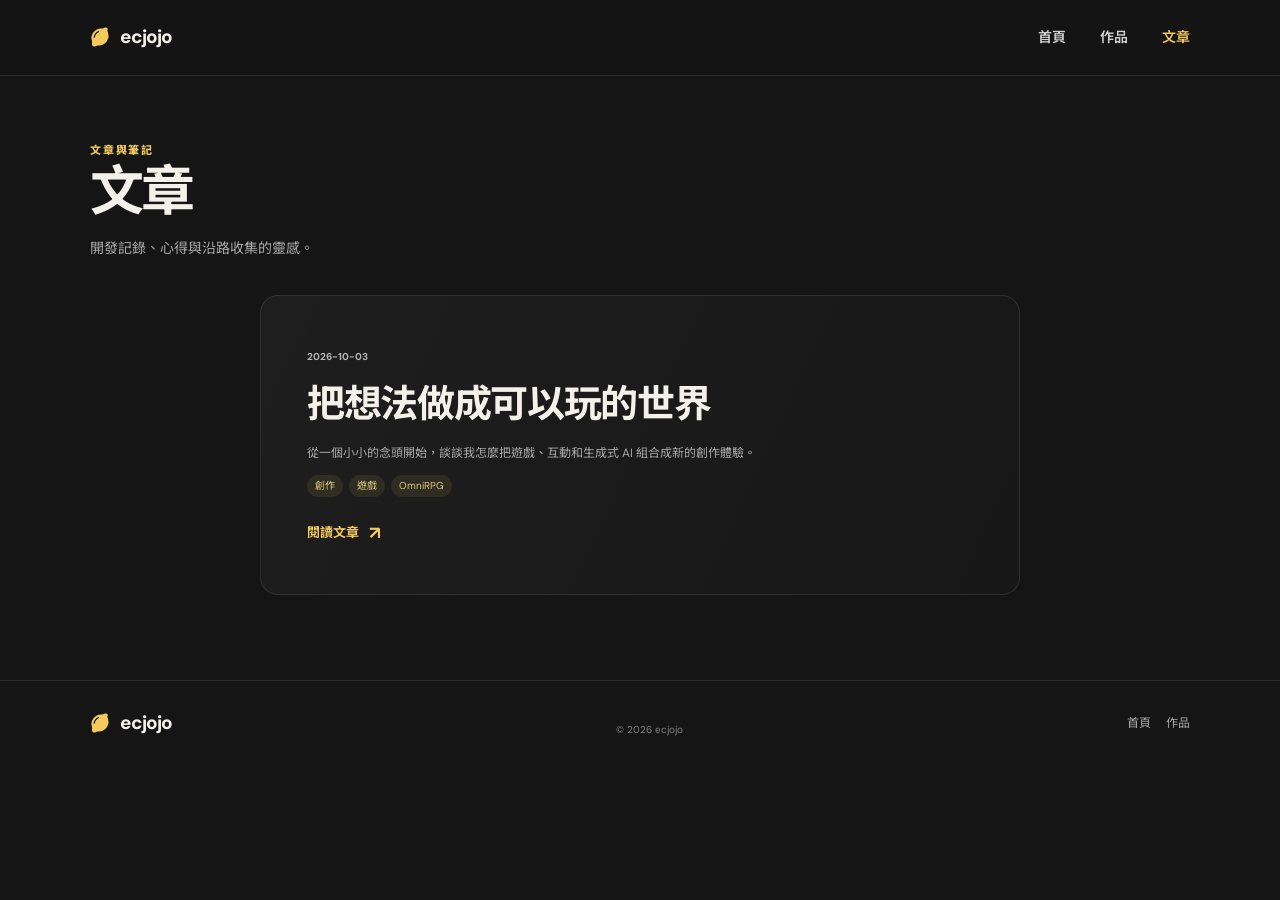
==== commit d60aa16b: "移除網站全局綠色色調" ====
--- a/articles/index.html
+++ b/articles/index.html
@@ -1,5 +1,5 @@
 <!doctype html>
-<html lang="zh-Hant"><head><meta charset="utf-8"><meta name="viewport" content="width=device-width,initial-scale=1"><meta name="description" content="ecjojo 的開發文章與創作筆記。"><meta name="theme-color" content="#151612"><title>文章｜ecjojo</title><link rel="stylesheet" href="../assets/site.css"><script src="../assets/site.js" defer></script></head>
+<html lang="zh-Hant"><head><meta charset="utf-8"><meta name="viewport" content="width=device-width,initial-scale=1"><meta name="description" content="ecjojo 的開發文章與創作筆記。"><meta name="theme-color" content="#151515"><title>文章｜ecjojo</title><link rel="stylesheet" href="../assets/site.css"><script src="../assets/site.js" defer></script></head>
 <body><header class="site-header"><div class="container header-inner"><a class="brand" href="../"><img class="brand-mark" src="../assets/lemon.svg" alt=""><span>ecjojo</span></a><nav class="desktop-nav" aria-label="主要導覽"><a href="../">首頁</a><a href="../projects/">作品</a><a aria-current="page" href="./">文章</a></nav><button class="menu-toggle" aria-expanded="false" aria-controls="mobile-nav" aria-label="開啟選單"><svg viewBox="0 0 24 24" fill="none" stroke="currentColor" stroke-width="2"><path d="M4 7h16M4 12h16M4 17h16"/></svg></button><nav id="mobile-nav" class="mobile-nav" aria-label="手機導覽"><a href="../">首頁</a><a href="../projects/">作品</a><a aria-current="page" href="./">文章</a></nav></div></header>
 <main class="page-main"><section class="container page-intro reveal"><p class="eyebrow">文章與筆記</p><h1 class="section-title">文章</h1><p>開發記錄、心得與沿路收集的靈感。</p></section><div class="container articles-list" id="article-list"><a class="article-card reveal is-visible" href="/articles/a-world-you-can-play/"><span class="article-copy"><span class="article-date">2026-10-03</span><h2>把想法做成可以玩的世界</h2><p>從一個小小的念頭開始，談談我怎麼把遊戲、互動和生成式 AI 組合成新的創作體驗。</p><span class="tag-list"><span>創作</span><span>遊戲</span><span>OmniRPG</span></span><span class="article-read">閱讀文章 <span aria-hidden="true">↗</span></span></span></a></div></main>
 <footer class="site-footer"><div class="container footer-main"><a class="brand" href="../"><img class="brand-mark" src="../assets/lemon.svg" alt=""><span>ecjojo</span></a><p class="copyright">© 2026 ecjojo</p><nav class="footer-links" aria-label="頁尾導覽"><a href="../">首頁</a><a href="../projects/">作品</a></nav></div></footer></body></html>
--- a/assets/site.css
+++ b/assets/site.css
@@ -1,6 +1,6 @@
 @import url('https://fonts.googleapis.com/css2?family=DM+Sans:wght@400;500;600;700;800&family=Noto+Sans+TC:wght@400;500;600;700;800&display=swap');
 
-:root{color-scheme:dark;--bg:#151612;--bg-soft:#1b1c17;--panel:#22231d;--cream:#f3eee2;--cream-muted:#d8d0c0;--text:#f4f0e6;--muted:#aca99d;--line:#ffffff18;--gold:#f4c95d;--green:#a9bd82;--pink:#df9c98;--max:1100px;--sans:"DM Sans","Noto Sans TC",system-ui,sans-serif}
+:root{color-scheme:dark;--bg:#151515;--bg-soft:#1c1c1c;--panel:#242424;--cream:#f3f0e8;--cream-muted:#d1d1d1;--text:#f4f1ea;--muted:#a8a8a8;--line:#ffffff18;--gold:#f4c95d;--silver:#b7b7b7;--pink:#df9c98;--max:1100px;--sans:"DM Sans","Noto Sans TC",system-ui,sans-serif}
 *{box-sizing:border-box}
 html{scroll-behavior:smooth;scroll-padding-top:92px}
 body{margin:0;background:var(--bg);color:var(--text);font-family:var(--sans);font-size:16px;line-height:1.6;-webkit-font-smoothing:antialiased}
@@ -10,7 +10,7 @@
 a:focus-visible,button:focus-visible,input:focus-visible,textarea:focus-visible{outline:3px solid var(--gold);outline-offset:3px}
 button{font:inherit}
 .container{width:min(calc(100% - 40px),var(--max));margin-inline:auto}
-.site-header{height:76px;position:sticky;top:0;z-index:20;background:#151612ed;border-bottom:1px solid var(--line);backdrop-filter:blur(16px)}
+.site-header{height:76px;position:sticky;top:0;z-index:20;background:#151515ed;border-bottom:1px solid var(--line);backdrop-filter:blur(16px)}
 .header-inner{height:100%;display:flex;align-items:center;justify-content:space-between}
 .brand{display:inline-flex;align-items:center;gap:10px;font-weight:800;font-size:19px;letter-spacing:-.05em;flex:none}
 .brand-mark{display:block;width:20px;height:20px;object-fit:contain;transform:rotate(-8deg)}
@@ -30,7 +30,7 @@
 .hero-kofi:focus-visible{outline:3px solid var(--gold);outline-offset:3px}
 .hero-flower{position:absolute;z-index:1;fill:none;stroke:var(--gold);stroke-width:2;stroke-linecap:round;stroke-linejoin:round}
 .hero-flower-a{width:96px;top:-38px;right:-40px;transform:rotate(13deg)}
-.hero-flower-b{width:70px;bottom:24px;left:-35px;stroke:var(--green);transform:rotate(-22deg)}
+.hero-flower-b{width:70px;bottom:24px;left:-35px;stroke:var(--silver);transform:rotate(-22deg)}
 .hero-copy{position:relative;padding-top:5px}
 .eyebrow{display:flex;align-items:center;gap:10px;margin:0;color:var(--gold);font-size:11px;font-weight:800;letter-spacing:.16em;text-transform:uppercase}
 .eyebrow-flower{width:18px;height:18px;fill:var(--pink)}
@@ -48,8 +48,8 @@
 .social-icon::after{content:attr(data-label);position:absolute;top:calc(100% + 8px);left:50%;translate:-50% -3px;padding:4px 8px;border-radius:6px;background:var(--cream);color:#222;font-size:11px;font-weight:700;white-space:nowrap;opacity:0;pointer-events:none;transition:.18s}
 .social-icon:hover::after,.social-icon:focus-visible::after{opacity:1;translate:-50% 0}
 .hero-note{font-size:13px;color:var(--muted);margin:22px 0 0}
-.flower-divider{display:flex;align-items:center;justify-content:center;gap:13px;color:var(--green);padding:8px 0}
-.flower-divider::before,.flower-divider::after{content:"";height:1px;width:min(14vw,145px);background:linear-gradient(90deg,transparent,#a9bd824d)}
+.flower-divider{display:flex;align-items:center;justify-content:center;gap:13px;color:var(--silver);padding:8px 0}
+.flower-divider::before,.flower-divider::after{content:"";height:1px;width:min(14vw,145px);background:linear-gradient(90deg,transparent,#b7b7b74d)}
 .flower-divider::after{transform:rotate(180deg)}
 .flower-divider svg{width:27px;height:27px;fill:none;stroke:currentColor;stroke-width:1.7;stroke-linecap:round;stroke-linejoin:round}
 .section{padding-block:68px}
@@ -83,10 +83,10 @@
 .story-content p{font-family:Georgia,serif;color:#696454;font-size:11px;line-height:1.8;margin:0 0 13px}
 .story-choices{display:grid;gap:7px}
 .story-choice{padding:8px 10px;border:1px solid #d7d1c2;border-radius:8px;color:#544f42;font-size:10px}
-.story-choice:first-child{background:#e9eddd;border-color:#c4cfaa}
+.story-choice:first-child{background:#e7e7e7;border-color:#c6c6c6}
 .preview-label{position:absolute;right:3px;bottom:-23px;color:#8e897b;font-size:10px;letter-spacing:.08em}
 .omni-card .preview-label{color:#b8b8b8}
-.story-sprig{position:absolute;width:63px;right:-28px;top:-30px;stroke:#738960;fill:none;stroke-width:2}
+.story-sprig{position:absolute;width:63px;right:-28px;top:-30px;stroke:#9b9b9b;fill:none;stroke-width:2}
 .about-grid{display:grid;grid-template-columns:.9fr 1.1fr;gap:44px;align-items:start}
 .about-copy{max-width:420px}
 .about-copy p{font-size:16px;line-height:1.9;color:var(--cream-muted);margin:0}
@@ -97,10 +97,10 @@
 .chips{display:flex;flex-wrap:wrap;gap:8px}
 .chip{border:1px solid #ffffff20;border-radius:999px;padding:7px 12px;background:#ffffff07;color:var(--cream-muted);font-size:12px;font-weight:600}
 .timeline{position:relative;display:grid;grid-template-columns:repeat(3,1fr);gap:20px;margin-top:34px}
-.timeline::before{content:"";position:absolute;left:7%;right:7%;top:19px;height:1px;background:linear-gradient(90deg,#f4c95d88,#a9bd8277,#df9c9888)}
+.timeline::before{content:"";position:absolute;left:7%;right:7%;top:19px;height:1px;background:linear-gradient(90deg,#f4c95d88,#b7b7b777,#df9c9888)}
 .timeline-item{position:relative;padding-top:48px}
 .timeline-dot{position:absolute;top:10px;left:0;width:19px;height:19px;border:5px solid var(--bg);border-radius:50%;background:var(--gold);box-shadow:0 0 0 1px #f4c95d77}
-.timeline-item:nth-child(2) .timeline-dot{background:var(--green);box-shadow:0 0 0 1px #a9bd8277}
+.timeline-item:nth-child(2) .timeline-dot{background:var(--silver);box-shadow:0 0 0 1px #b7b7b777}
 .timeline-item:nth-child(3) .timeline-dot{background:var(--pink);box-shadow:0 0 0 1px #df9c9877}
 .timeline-title{font-size:16px;font-weight:700;margin:0 0 6px}
 .timeline-desc{color:var(--muted);font-size:12px;margin:0 0 13px}
@@ -110,12 +110,12 @@
 .company-logo img{display:block;max-width:100%;max-height:100%;object-fit:contain}
 .company-logo-moshi img{width:100%;height:100%;max-width:none;max-height:none;object-fit:cover}
 .company-logo:nth-child(3){width:58px}
-.company-logo:nth-child(4){width:58px;padding:3px;border:0;background:#293024}
+.company-logo:nth-child(4){width:58px;padding:3px;border:0;background:#292929}
 .company-logo:nth-child(5){width:58px;padding:3px}
 .company-mark svg{width:14px;height:14px;stroke:var(--gold);fill:none;stroke-width:1.8}
 .games-grid{display:grid;grid-template-columns:repeat(3,minmax(0,1fr));gap:17px}
 .game-card{min-width:0}
-.game-art{display:block;overflow:hidden;position:relative;aspect-ratio:1.34;border-radius:20px;background:#25271e;border:1px solid #ffffff18}
+.game-art{display:block;overflow:hidden;position:relative;aspect-ratio:1.34;border-radius:20px;background:#252525;border:1px solid #ffffff18}
 .game-art img{width:100%;height:100%;object-fit:cover;transition:transform .35s}
 .game-card:hover .game-art img{transform:scale(1.025)}
 .game-meta{padding:12px 2px 0}
@@ -133,14 +133,14 @@
 .outbound-icon svg{width:21px;height:21px;stroke:currentColor;fill:none;stroke-width:1.7}
 .outbound-copy strong{display:block;font-size:15px}
 .outbound-copy span{display:block;color:var(--muted);font-size:11px;margin-top:3px}
-.outbound-arrow{color:#858577}
+.outbound-arrow{color:#858585}
 .site-footer{border-top:1px solid var(--line);padding:27px 0 24px}
 .footer-main{display:flex;align-items:center;justify-content:space-between;gap:20px}
 .footer-brand{display:flex;align-items:center;gap:9px;font-size:15px;font-weight:800}
-.footer-brand svg{width:22px;height:22px;stroke:var(--green);fill:none;stroke-width:1.7}
+.footer-brand svg{width:22px;height:22px;stroke:var(--silver);fill:none;stroke-width:1.7}
 .footer-links{display:flex;flex-wrap:wrap;gap:15px;color:var(--muted);font-size:12px}
 .footer-links a:hover{color:var(--gold)}
-.copyright{font-size:10px;color:#828277;text-align:right;margin:13px 0 0}
+.copyright{font-size:10px;color:#828282;text-align:right;margin:13px 0 0}
 
 /* Inner pages */
 .page-intro{padding:66px 0 35px}
@@ -153,7 +153,7 @@
 .project-grid{display:block}
 .is-masonry{--masonry-columns:3;--masonry-gap:17px;position:relative}
 .is-masonry>.project-card{position:absolute;top:0;left:0;display:block;width:calc((100% - 34px)/3);min-width:0;margin:0}
-.project-image{display:block;overflow:hidden;border-radius:18px;background:#24251e;border:1px solid var(--line);position:relative}
+.project-image{display:block;overflow:hidden;border-radius:18px;background:#242424;border:1px solid var(--line);position:relative}
 .project-image img{display:block;width:100%;height:auto;object-fit:contain;transition:transform .35s}
 .project-card:hover .project-image img{transform:scale(1.04)}
 .project-info{display:flex;align-items:start;justify-content:space-between;gap:12px;padding:10px 1px}
@@ -162,8 +162,8 @@
 .project-info>span{display:flex;flex-direction:column;min-width:0}
 .project-info strong{font-size:15px;line-height:1.4;margin:3px 0}
 .project-info>span>span:last-child{font-size:11px;line-height:1.5;color:var(--muted);overflow-wrap:anywhere}
-.project-kind{font-size:10px;color:var(--green)}
-.art-arrow{position:absolute;right:10px;bottom:10px;display:grid;place-items:center;width:31px;height:31px;border-radius:50%;background:#151612cc;color:var(--text);font-size:16px;backdrop-filter:blur(8px)}
+.project-kind{font-size:10px;color:var(--silver)}
+.art-arrow{position:absolute;right:10px;bottom:10px;display:grid;place-items:center;width:31px;height:31px;border-radius:50%;background:#151515cc;color:var(--text);font-size:16px;backdrop-filter:blur(8px)}
 .project-info>a{color:var(--gold);font-size:17px;padding:0 3px}
 .articles-list{display:grid;grid-template-columns:repeat(2,minmax(0,1fr));gap:16px;padding:0 0 85px}
 .article-card{overflow:hidden;background:#ffffff07;border:1px solid var(--line);border-radius:18px;transition:transform .2s}
@@ -176,13 +176,13 @@
 .article-read span{font-size:18px;transition:transform .2s}
 .article-card:hover .article-read span{transform:translate(3px,-3px)}
 .article-copy{display:block;padding:17px}
-.article-date{font-size:10px;color:var(--green);font-weight:700}
+.article-date{font-size:10px;color:var(--silver);font-weight:700}
 .article-copy h2{font-size:19px;line-height:1.45;margin:6px 0}
 .article-copy p{font-size:12px;line-height:1.7;color:var(--muted);margin:0}
 .tag-list{display:flex;flex-wrap:wrap;gap:6px;margin-top:12px}
 .tag-list span{border-radius:99px;background:#f4c95d16;color:#ddc67e;padding:3px 8px;font-size:10px}
 .empty-state{padding:50px 22px;border:1px dashed #ffffff2c;border-radius:18px;text-align:center;color:var(--muted);margin-bottom:80px}
-.empty-state svg{width:34px;height:34px;stroke:var(--green);fill:none;stroke-width:1.5;margin:0 auto 10px}
+.empty-state svg{width:34px;height:34px;stroke:var(--silver);fill:none;stroke-width:1.5;margin:0 auto 10px}
 .empty-state h2{margin:0 0 5px;color:var(--cream);font-size:18px}
 .empty-state p{margin:0;font-size:12px}
 .article-page{max-width:760px;margin:0 auto;padding:57px 0 90px}
@@ -208,7 +208,7 @@
  .site-header{height:68px}
  .menu-toggle{display:grid}
  .desktop-nav{display:none}
- .mobile-nav{position:absolute;display:grid;gap:4px;top:68px;left:0;right:0;padding:9px 18px 15px;background:#151612f7;border-bottom:1px solid var(--line);opacity:0;visibility:hidden;transform:translateY(-6px);transition:opacity .18s,transform .18s,visibility .18s}
+ .mobile-nav{position:absolute;display:grid;gap:4px;top:68px;left:0;right:0;padding:9px 18px 15px;background:#151515f7;border-bottom:1px solid var(--line);opacity:0;visibility:hidden;transform:translateY(-6px);transition:opacity .18s,transform .18s,visibility .18s}
  .mobile-nav.is-open{opacity:1;visibility:visible;transform:translateY(0)}
  .mobile-nav a{display:flex;align-items:center;min-height:48px;padding:0 12px;border-radius:11px;color:var(--cream-muted);font-size:14px;font-weight:600}
  .mobile-nav a:hover,.mobile-nav a[aria-current=page]{background:#ffffff0b;color:var(--gold)}
@@ -239,7 +239,7 @@
  .about-copy p{font-size:15px}
  .skill-groups{gap:16px}
  .timeline{grid-template-columns:1fr;gap:0;margin:24px 0 0 7px;padding-left:26px}
- .timeline::before{left:8px;right:auto;top:11px;bottom:12px;width:1px;height:auto;background:linear-gradient(180deg,#f4c95d88,#a9bd8277,#df9c9888)}
+ .timeline::before{left:8px;right:auto;top:11px;bottom:12px;width:1px;height:auto;background:linear-gradient(180deg,#f4c95d88,#b7b7b777,#df9c9888)}
  .timeline-item{padding:0 0 25px 17px}
  .timeline-item:last-child{padding-bottom:0}
  .timeline-dot{left:-26px;top:2px;width:18px;height:18px}
